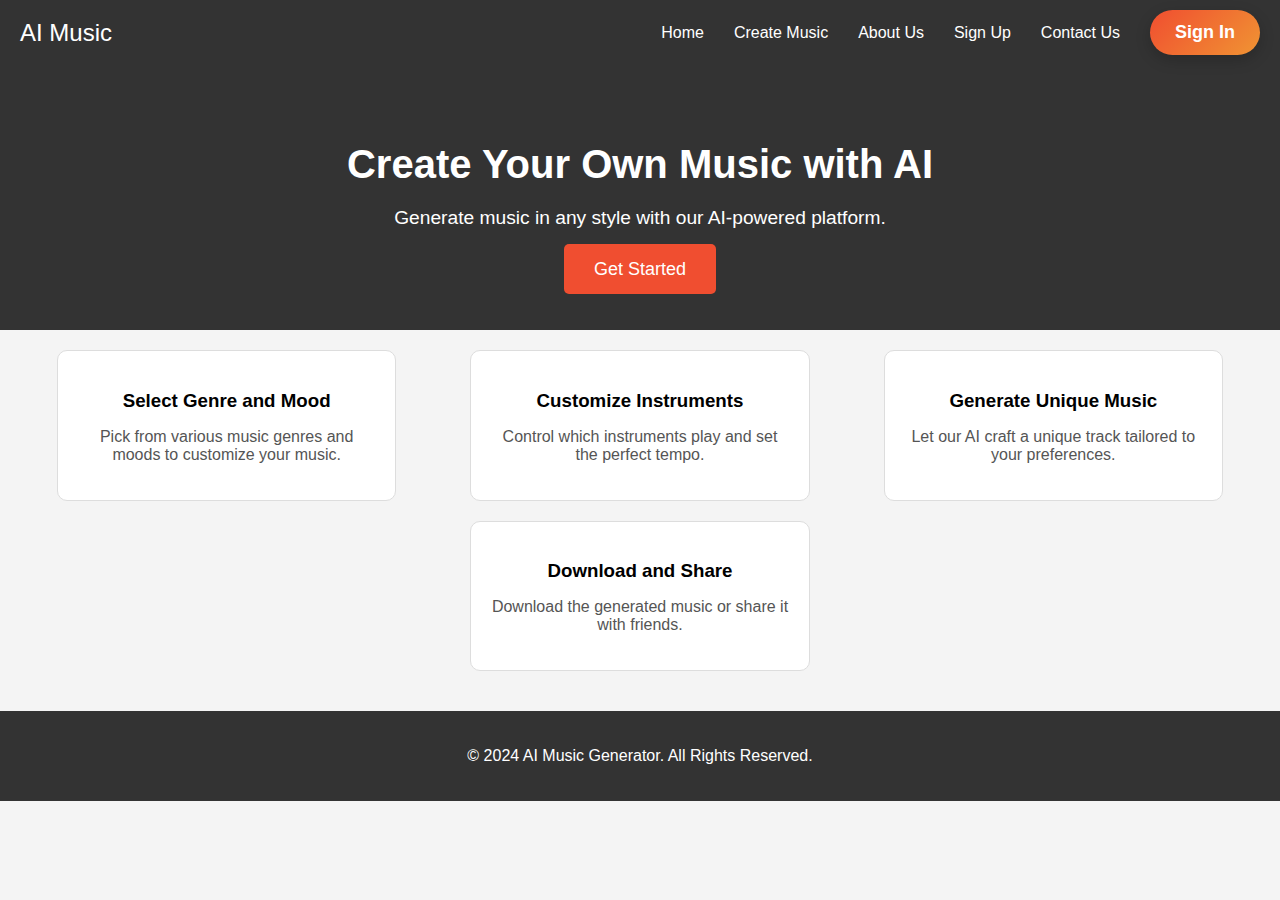
==== index.html @ f704c62f "Basic Front End" ====
<!DOCTYPE html>
<html lang="en">
<head>
    <meta charset="UTF-8">
    <meta name="viewport" content="width=device-width, initial-scale=1.0">
    <title>AI Music Generator</title>
    <link rel="stylesheet" href="index.css">
</head>
<body>
    <!-- Header -->
    <header>
        <div class="logo">AI Music</div>
        <nav>
            <a href="index.html">Home</a>
            <a href="music.html">Create Music</a>
            <a href="#">About Us</a>
            <a href="signup.html">Sign Up</a>
            <a href="#">Contact Us</a>
            <button class="signin-btn">Sign In</button>
        </nav>
    </header>

    <!-- Hero Section -->
    <section class="hero">
        <h1>Create Your Own Music with AI</h1>
        <p>Generate music in any style with our AI-powered platform.</p>
        <a href="music.html" class="cta-btn">Get Started</a>
    </section>

    <!-- Features -->
    <section class="features">
        <div class="feature-item">
            <h3>Select Genre and Mood</h3>
            <p>Pick from various music genres and moods to customize your music.</p>
        </div>
        <div class="feature-item">
            <h3>Customize Instruments</h3>
            <p>Control which instruments play and set the perfect tempo.</p>
        </div>
        <div class="feature-item">
            <h3>Generate Unique Music</h3>
            <p>Let our AI craft a unique track tailored to your preferences.</p>
        </div>
        <div class="feature-item">
            <h3>Download and Share</h3>
            <p>Download the generated music or share it with friends.</p>
        </div>
    </section>

    <!-- Footer -->
    <footer>
        <p>&copy; 2024 AI Music Generator. All Rights Reserved.</p>
    </footer>
</body>
</html>
---- index.css ----
/* General Styles */
body {
    font-family: Arial, sans-serif;
    margin: 0;
    padding: 0;
    background-color: #f4f4f4;
}

/* Header */
header {
    display: flex;
    justify-content: space-between;
    align-items: center;
    background-color: #333;
    color: white;
    padding: 10px 20px;
}

.logo {
    font-size: 1.5em;
}

nav {
    display: flex;
    align-items: center;
}

nav a {
    color: white;
    text-decoration: none;
    margin: 0 15px;
    font-size: 16px;
}

nav a:hover {
    text-decoration: underline;
}

.signin-btn, .signup-btn {
    background: linear-gradient(135deg, #f04e30, #f09433);
    color: white;
    border: none;
    padding: 12px 25px;
    font-size: 18px;
    font-weight: bold;
    border-radius: 30px;
    cursor: pointer;
    margin-left: 15px;
    box-shadow: 0px 5px 15px rgba(0, 0, 0, 0.2);
    transition: all 0.3s ease;
}

.signin-btn:hover, .signup-btn:hover {
    background: linear-gradient(135deg, #d6452b, #f08c33);
    box-shadow: 0px 8px 20px rgba(0, 0, 0, 0.3);
    transform: translateY(-3px);
}

/* Hero Section */
.hero {
    text-align: center;
    padding: 50px 20px;
    background: #333;
    color: white;
}

.hero h1 {
    font-size: 2.5em;
    margin-bottom: 20px;
}

.hero p {
    font-size: 1.2em;
    margin-bottom: 30px;
}

.cta-btn {
    background-color: #f04e30;
    color: white;
    padding: 15px 30px;
    font-size: 18px;
    text-decoration: none;
    border-radius: 5px;
    transition: background-color 0.3s, transform 0.3s;
}

.cta-btn:hover {
    background-color: #d6452b;
    transform: scale(1.05);
}

/* Features Section */
.features {
    display: flex;
    flex-wrap: wrap;
    justify-content: space-around;
    padding: 20px;
}

.feature-item {
    background-color: #fff;
    border: 1px solid #ddd;
    border-radius: 10px;
    padding: 20px;
    width: 24%;
    margin-bottom: 20px;
    text-align: center;
}

.feature-item h3 {
    margin-bottom: 15px;
}

.feature-item p {
    color: #555;
}

/* Footer */
footer {
    text-align: center;
    padding: 20px;
    background-color: #333;
    color: white;
}
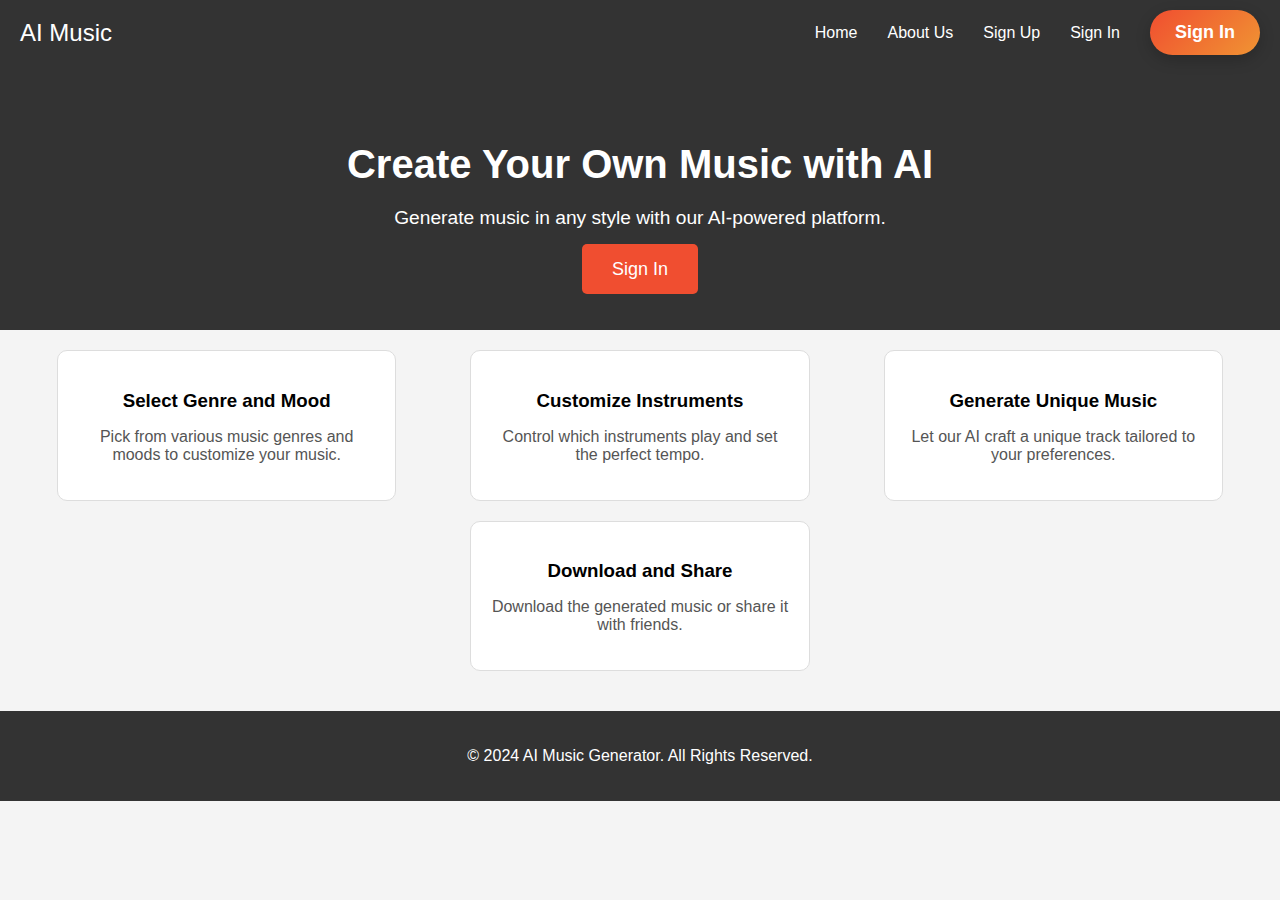
==== commit 15848a0e: "Update index.html" ====
--- a/index.html
+++ b/index.html
@@ -12,10 +12,9 @@
         <div class="logo">AI Music</div>
         <nav>
             <a href="index.html">Home</a>
-            <a href="music.html">Create Music</a>
             <a href="#">About Us</a>
             <a href="signup.html">Sign Up</a>
-            <a href="#">Contact Us</a>
+            <a href="sign-in.html">Sign In</a> <!-- Added Sign In link -->
             <button class="signin-btn">Sign In</button>
         </nav>
     </header>
@@ -24,7 +23,8 @@
     <section class="hero">
         <h1>Create Your Own Music with AI</h1>
         <p>Generate music in any style with our AI-powered platform.</p>
-        <a href="music.html" class="cta-btn">Get Started</a>
+        <!-- Button to sign in -->
+        <a href="sign-in.html" class="cta-btn">Sign In</a>
     </section>
 
     <!-- Features -->
